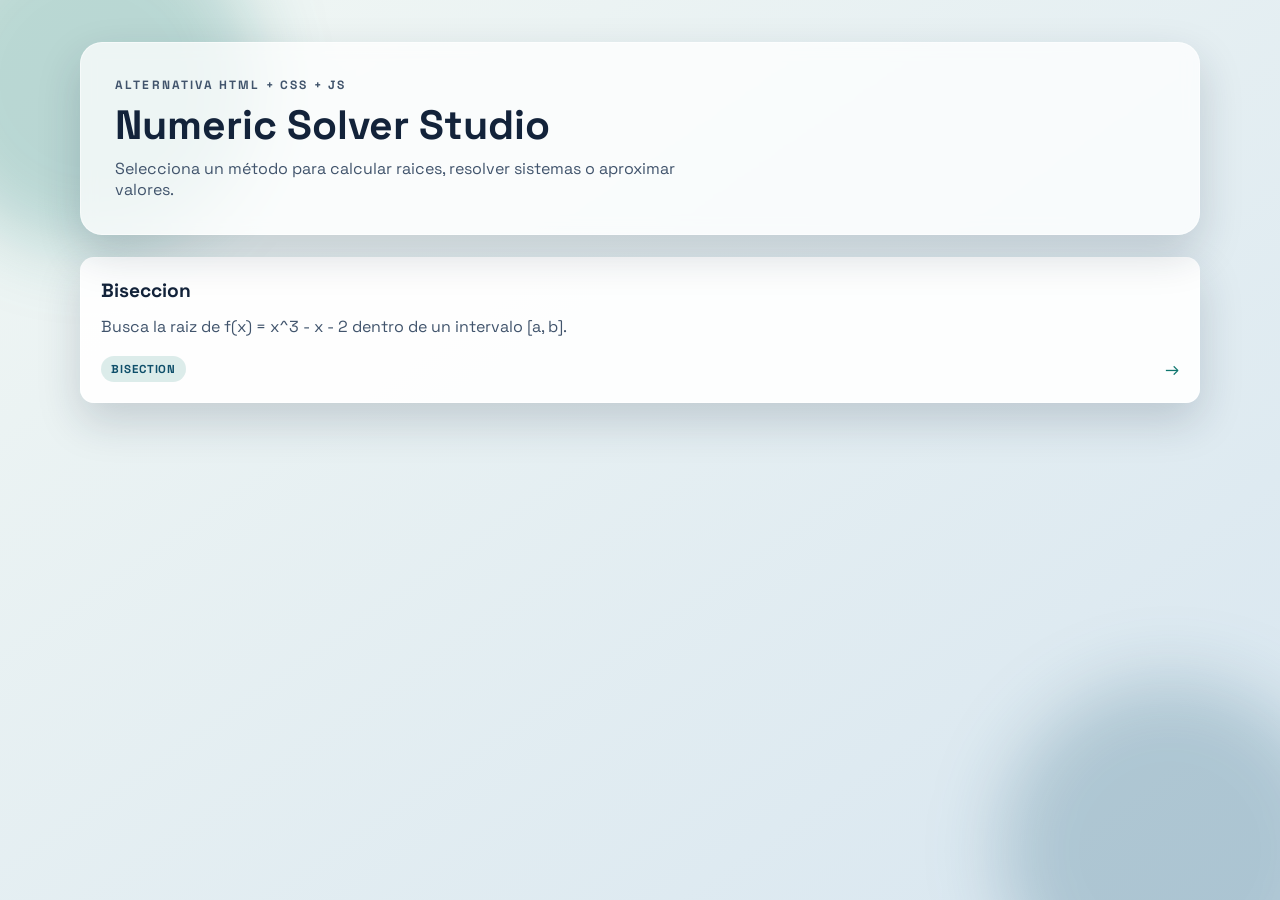
==== index.html @ da4b3ac7 "carga de datos, resultados/ no tabla, no grafico" ====
<!doctype html>
<html lang="es">
  <head>
    <meta charset="UTF-8" />
    <meta name="viewport" content="width=device-width, initial-scale=1.0" />
    <title>Numeric Solver Studio - Selecciona un método</title>
    <link rel="stylesheet" href="styles.css" />
  </head>
  <body>
    <main class="page-shell">
      <section class="hero">
        <p class="eyebrow">Alternativa HTML + CSS + JS</p>
        <h1>Numeric Solver Studio</h1>
        <p>
          Selecciona un método para calcular raices, resolver sistemas o aproximar valores.
        </p>
      </section>

      <section class="methods-container">
        <div id="methodsGrid" class="methods-grid">
          <!-- Las tarjetas se generarán con JavaScript -->
        </div>
      </section>
    </main>

    <script src="js/algorithms/registry.js" defer></script>
    <script src="js/algorithms/bisection.js" defer></script>
    <script src="js/menu.js" defer></script>
  </body>
</html>
---- styles.css ----
@import url("https://fonts.googleapis.com/css2?family=Space+Grotesk:wght@400;500;700&family=JetBrains+Mono:wght@400;600&display=swap");

:root {
  --bg-top: #f1f7f4;
  --bg-bottom: #d8e6f0;
  --surface: rgba(255, 255, 255, 0.75);
  --surface-strong: rgba(255, 255, 255, 0.92);
  --text-main: #13233a;
  --text-muted: #41546c;
  --accent: #0f766e;
  --accent-strong: #0f4f6a;
  --error: #b52b35;
  --shadow: 0 18px 44px rgba(23, 40, 62, 0.18);
  --radius-lg: 22px;
  --radius-md: 14px;
}

* {
  box-sizing: border-box;
}

body {
  margin: 0;
  min-height: 100vh;
  font-family: "Space Grotesk", sans-serif;
  color: var(--text-main);
  background: linear-gradient(145deg, var(--bg-top), var(--bg-bottom));
}

body::before,
body::after {
  content: "";
  position: fixed;
  width: 340px;
  height: 340px;
  border-radius: 50%;
  filter: blur(36px);
  pointer-events: none;
  z-index: -1;
}

body::before {
  top: -90px;
  left: -80px;
  background: rgba(15, 118, 110, 0.24);
}

body::after {
  bottom: -120px;
  right: -60px;
  background: rgba(15, 79, 106, 0.22);
}

.page-shell {
  width: min(1120px, 92vw);
  margin: 0 auto;
  padding: 42px 0 56px;
}

.hero {
  background: var(--surface);
  backdrop-filter: blur(8px);
  border: 1px solid rgba(255, 255, 255, 0.5);
  border-radius: var(--radius-lg);
  box-shadow: var(--shadow);
  padding: 34px;
  animation: lift-in 540ms ease;
}

.eyebrow {
  margin: 0;
  letter-spacing: 0.18em;
  font-size: 0.75rem;
  text-transform: uppercase;
  color: var(--accent-strong);
  font-weight: 700;
}

.hero h1 {
  margin: 10px 0 10px;
  font-size: clamp(1.9rem, 3.2vw, 3rem);
  line-height: 1.1;
}

.hero p {
  margin: 0;
  max-width: 62ch;
  color: var(--text-muted);
}

.methods-container {
  margin-top: 22px;
}

.methods-grid {
  display: grid;
  grid-template-columns: repeat(auto-fit, minmax(240px, 1fr));
  gap: 16px;
}

.method-card {
  text-decoration: none;
  color: inherit;
  display: block;
}

.card-content {
  height: 100%;
  background: var(--surface-strong);
  border-radius: var(--radius-md);
  box-shadow: var(--shadow);
  border: 1px solid rgba(255, 255, 255, 0.62);
  padding: 20px;
  display: grid;
  gap: 12px;
  transition: transform 160ms ease, box-shadow 160ms ease, border-color 160ms ease;
  animation: lift-in 620ms ease;
}

.method-card:hover .card-content,
.method-card:focus-visible .card-content {
  transform: translateY(-3px);
  box-shadow: 0 14px 28px rgba(11, 89, 100, 0.23);
  border-color: rgba(15, 118, 110, 0.38);
}

.card-content h3 {
  margin: 0;
  font-size: 1.2rem;
}

.card-content p {
  margin: 0;
  color: var(--text-muted);
  line-height: 1.45;
}

.card-footer {
  margin-top: 6px;
  display: flex;
  align-items: center;
  justify-content: space-between;
}

.badge {
  border-radius: 999px;
  padding: 6px 10px;
  font-size: 0.72rem;
  letter-spacing: 0.08em;
  text-transform: uppercase;
  font-weight: 700;
  color: var(--accent-strong);
  background: rgba(15, 118, 110, 0.14);
}

.arrow {
  font-size: 1.1rem;
  color: var(--accent);
  transition: transform 160ms ease;
}

.method-card:hover .arrow,
.method-card:focus-visible .arrow {
  transform: translateX(2px);
}

.no-methods {
  background: var(--surface-strong);
  border-radius: var(--radius-md);
  box-shadow: var(--shadow);
  border: 1px solid rgba(255, 255, 255, 0.62);
  padding: 20px;
}

.back-link {
  width: fit-content;
  display: inline-flex;
  align-items: center;
  gap: 6px;
  margin-bottom: 14px;
  text-decoration: none;
  color: var(--accent-strong);
  font-weight: 700;
  border-radius: 999px;
  padding: 8px 12px;
  background: rgba(255, 255, 255, 0.64);
  border: 1px solid rgba(15, 79, 106, 0.12);
}

.back-link:hover,
.back-link:focus-visible {
  background: rgba(255, 255, 255, 0.9);
}

.workspace {
  margin-top: 22px;
  display: grid;
  grid-template-columns: minmax(0, 1.12fr) minmax(0, 0.88fr);
  align-items: start;
  gap: 16px;
}

.panel {
  background: var(--surface-strong);
  border-radius: var(--radius-md);
  box-shadow: var(--shadow);
  border: 1px solid rgba(255, 255, 255, 0.6);
  padding: 22px;
  animation: lift-in 620ms ease;
}

.panel h2 {
  margin: 0 0 8px;
  font-size: 1.2rem;
}

.muted {
  color: var(--text-muted);
}

.form-grid {
  margin-top: 14px;
  display: grid;
  gap: 12px;
}

.algorithm-sections {
  display: grid;
  gap: 12px;
}

.section-card {
  border: 1px solid rgba(19, 35, 58, 0.12);
  border-radius: 12px;
  background: rgba(245, 251, 255, 0.72);
  padding: 14px;
  display: grid;
  gap: 10px;
}

.section-title {
  margin: 0;
  font-size: 0.95rem;
}

.section-description {
  margin: -4px 0 0;
  font-size: 0.8rem;
  color: var(--text-muted);
}

.section-fields {
  display: grid;
  gap: 10px;
}

.field {
  display: grid;
  gap: 6px;
}

.label {
  font-size: 0.88rem;
  font-weight: 600;
}

.hint {
  color: var(--text-muted);
  font-size: 0.78rem;
}

.field input {
  width: 100%;
  border: 1px solid rgba(18, 46, 69, 0.22);
  border-radius: 10px;
  font-family: "JetBrains Mono", monospace;
  font-size: 0.96rem;
  background: rgba(255, 255, 255, 0.82);
  color: var(--text-main);
  padding: 10px 12px;
  outline: none;
  transition: border-color 160ms ease, box-shadow 160ms ease;
}

.field input:focus {
  border-color: rgba(15, 118, 110, 0.65);
  box-shadow: 0 0 0 4px rgba(15, 118, 110, 0.15);
}

.primary-button {
  border: none;
  margin-top: 8px;
  border-radius: 999px;
  padding: 12px 18px;
  font-family: "Space Grotesk", sans-serif;
  font-size: 0.95rem;
  font-weight: 700;
  color: #ffffff;
  cursor: pointer;
  background: linear-gradient(110deg, var(--accent), var(--accent-strong));
  transition: transform 160ms ease, box-shadow 160ms ease;
}

.primary-button:hover:not(:disabled) {
  transform: translateY(-1px);
  box-shadow: 0 10px 22px rgba(11, 89, 100, 0.28);
}

.error-text {
  color: var(--error);
  font-weight: 600;
}

.result-grid {
  margin-top: 10px;
  display: grid;
  grid-template-columns: repeat(2, minmax(0, 1fr));
  gap: 12px;
}

.metric {
  border-radius: 12px;
  border: 1px solid rgba(19, 35, 58, 0.12);
  background: rgba(245, 251, 255, 0.84);
  padding: 12px;
  display: grid;
  gap: 5px;
}

.metric strong {
  font-family: "JetBrains Mono", monospace;
  font-size: 1rem;
}

.metric-label {
  font-size: 0.78rem;
  letter-spacing: 0.06em;
  text-transform: uppercase;
  color: var(--text-muted);
}

.metric-wide {
  grid-column: 1 / -1;
}

.key-value-list p {
  margin: 0;
  display: flex;
  justify-content: space-between;
  gap: 8px;
  padding: 6px 0;
  border-bottom: 1px dashed rgba(19, 35, 58, 0.14);
}

.key-value-list p:last-child {
  border-bottom: none;
}

@media (max-width: 780px) {
  .page-shell {
    width: min(1100px, 94vw);
    padding-top: 24px;
  }

  .workspace {
    grid-template-columns: 1fr;
  }

  .hero,
  .panel {
    padding: 18px;
  }

  .result-grid {
    grid-template-columns: 1fr;
  }

  .methods-grid {
    grid-template-columns: 1fr;
  }
}

@keyframes lift-in {
  from {
    opacity: 0;
    transform: translateY(14px);
  }

  to {
    opacity: 1;
    transform: translateY(0);
  }
}
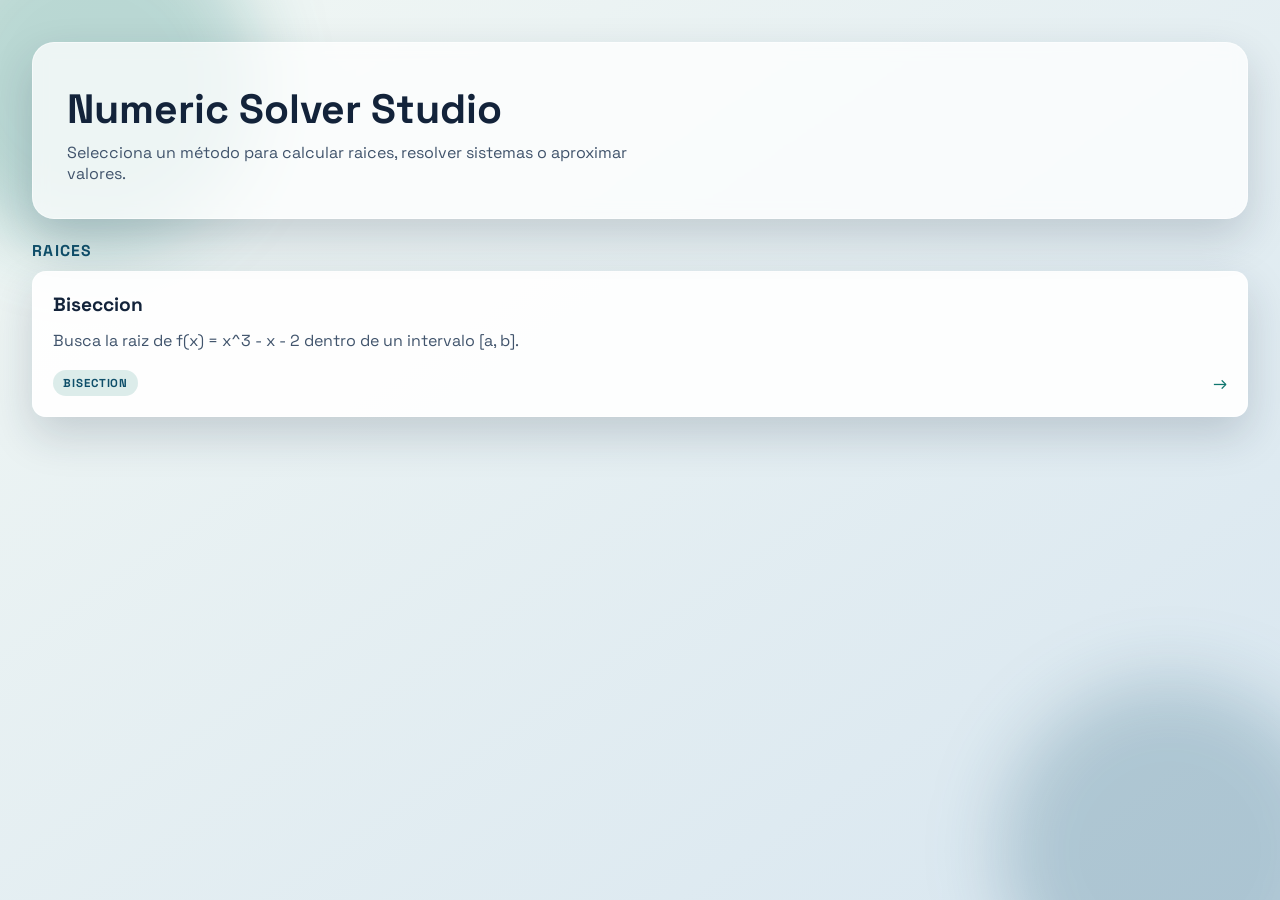
==== commit df49c53b: "feat: biseccion terminado + plantilla + skill para añadir mas metodos" ====
--- a/index.html
+++ b/index.html
@@ -9,7 +9,6 @@
   <body>
     <main class="page-shell">
       <section class="hero">
-        <p class="eyebrow">Alternativa HTML + CSS + JS</p>
         <h1>Numeric Solver Studio</h1>
         <p>
           Selecciona un método para calcular raices, resolver sistemas o aproximar valores.
@@ -23,6 +22,8 @@
       </section>
     </main>
 
+    <script src="js/core/method-skill.js" defer></script>
+    <script src="js/core/expression-evaluator.js" defer></script>
     <script src="js/algorithms/registry.js" defer></script>
     <script src="js/algorithms/bisection.js" defer></script>
     <script src="js/menu.js" defer></script>
--- a/styles.css
+++ b/styles.css
@@ -52,7 +52,7 @@
 }
 
 .page-shell {
-  width: min(1120px, 92vw);
+  width: min(1220px, 95vw);
   margin: 0 auto;
   padding: 42px 0 56px;
 }
@@ -96,6 +96,18 @@
   display: grid;
   grid-template-columns: repeat(auto-fit, minmax(240px, 1fr));
   gap: 16px;
+}
+
+.category-group + .category-group {
+  margin-top: 22px;
+}
+
+.category-title {
+  margin: 0 0 10px;
+  font-size: 0.98rem;
+  letter-spacing: 0.08em;
+  text-transform: uppercase;
+  color: var(--accent-strong);
 }
 
 .method-card {
@@ -192,12 +204,89 @@
   background: rgba(255, 255, 255, 0.9);
 }
 
+.tabs-shell {
+  margin-top: 16px;
+  display: flex;
+  gap: 10px;
+  flex-wrap: wrap;
+}
+
+.tab-button {
+  border: 1px solid rgba(15, 79, 106, 0.18);
+  border-radius: 999px;
+  padding: 9px 14px;
+  background: rgba(255, 255, 255, 0.7);
+  color: var(--accent-strong);
+  font-family: "Space Grotesk", sans-serif;
+  font-size: 0.85rem;
+  font-weight: 700;
+  letter-spacing: 0.04em;
+  text-transform: uppercase;
+  cursor: pointer;
+}
+
+.tab-button.is-active {
+  color: #ffffff;
+  border-color: transparent;
+  background: linear-gradient(110deg, var(--accent), var(--accent-strong));
+}
+
+.tab-content {
+  margin-top: 14px;
+}
+
 .workspace {
   margin-top: 22px;
   display: grid;
-  grid-template-columns: minmax(0, 1.12fr) minmax(0, 0.88fr);
+  grid-template-columns: minmax(0, 0.92fr) minmax(0, 1.08fr);
   align-items: start;
   gap: 16px;
+}
+
+.calculation-layout {
+  margin-top: 22px;
+  display: grid;
+  grid-template-columns: minmax(280px, 0.8fr) minmax(320px, 1fr) minmax(240px, 0.65fr);
+  grid-template-areas:
+    "form result outputs"
+    "form visualization visualization"
+    "iterations iterations iterations";
+  align-items: start;
+  gap: 16px;
+}
+
+#formPanel {
+  grid-area: form;
+}
+
+#resultPanel {
+  grid-area: result;
+}
+
+#outputsPanel {
+  grid-area: outputs;
+}
+
+#visualizationPanel {
+  grid-area: visualization;
+}
+
+#iterationsPanel {
+  grid-area: iterations;
+}
+
+.method-tag {
+  margin: 0 0 8px;
+  display: inline-flex;
+  width: fit-content;
+  border-radius: 999px;
+  padding: 6px 10px;
+  font-size: 0.74rem;
+  letter-spacing: 0.08em;
+  text-transform: uppercase;
+  font-weight: 700;
+  color: var(--accent-strong);
+  background: rgba(15, 118, 110, 0.14);
 }
 
 .panel {
@@ -252,6 +341,15 @@
 .section-fields {
   display: grid;
   gap: 10px;
+}
+
+.section-notes {
+  margin: 0;
+  padding-left: 18px;
+  color: var(--text-muted);
+  display: grid;
+  gap: 4px;
+  font-size: 0.84rem;
 }
 
 .field {
@@ -314,6 +412,11 @@
 .result-grid {
   margin-top: 10px;
   display: grid;
+  gap: 12px;
+}
+
+.result-metrics-grid {
+  display: grid;
   grid-template-columns: repeat(2, minmax(0, 1fr));
   gap: 12px;
 }
@@ -356,9 +459,172 @@
   border-bottom: none;
 }
 
+.table-wrapper {
+  overflow-x: auto;
+}
+
+.iterations-panel {
+  margin-top: 16px;
+}
+
+.visualization-panel {
+  margin-top: 16px;
+  display: grid;
+  gap: 10px;
+}
+
+.plot-shell {
+  position: relative;
+  border: 1px dashed rgba(19, 35, 58, 0.2);
+  border-radius: 12px;
+  background: rgba(255, 255, 255, 0.6);
+  overflow: hidden;
+}
+
+.process-canvas {
+  width: 100%;
+  height: 380px;
+  display: block;
+  cursor: crosshair;
+}
+
+.plot-tooltip {
+  position: absolute;
+  min-width: 220px;
+  max-width: min(320px, 80vw);
+  pointer-events: none;
+  border-radius: 10px;
+  border: 1px solid rgba(15, 79, 106, 0.2);
+  background: rgba(255, 255, 255, 0.96);
+  box-shadow: 0 10px 24px rgba(23, 40, 62, 0.2);
+  padding: 10px 12px;
+  font-size: 0.78rem;
+  color: var(--text-main);
+  z-index: 2;
+}
+
+.plot-tooltip p {
+  margin: 3px 0;
+}
+
+.plot-legend {
+  display: flex;
+  gap: 16px;
+  flex-wrap: wrap;
+  align-items: center;
+  font-size: 0.78rem;
+  color: var(--text-muted);
+}
+
+.plot-legend span {
+  display: inline-flex;
+  align-items: center;
+  gap: 6px;
+}
+
+.legend-dot,
+.legend-bar {
+  display: inline-block;
+}
+
+.legend-dot {
+  width: 10px;
+  height: 10px;
+  border-radius: 50%;
+}
+
+.legend-dot-function {
+  background: #0f4f6a;
+}
+
+.legend-dot-midpoint {
+  background: #0f766e;
+}
+
+.legend-bar {
+  width: 14px;
+  height: 4px;
+  border-radius: 999px;
+}
+
+.legend-bar-interval {
+  background: rgba(15, 118, 110, 0.5);
+}
+
+.theory-panel,
+.example-panel {
+  display: grid;
+  gap: 14px;
+}
+
+.theory-grid {
+  display: grid;
+  grid-template-columns: repeat(2, minmax(0, 1fr));
+  gap: 12px;
+}
+
+.theory-card {
+  border: 1px solid rgba(19, 35, 58, 0.12);
+  border-radius: 12px;
+  background: rgba(245, 251, 255, 0.72);
+  padding: 14px;
+}
+
+.theory-card h3 {
+  margin: 0 0 6px;
+  font-size: 0.98rem;
+}
+
+.theory-card p {
+  margin: 6px 0;
+  color: var(--text-muted);
+}
+
+.theory-card-wide {
+  margin-top: 2px;
+}
+
+.math-block {
+  overflow-x: auto;
+}
+
+.theory-canvas {
+  width: 100%;
+  border: 1px dashed rgba(19, 35, 58, 0.2);
+  border-radius: 10px;
+  background: rgba(255, 255, 255, 0.6);
+}
+
+.example-steps {
+  display: grid;
+  gap: 12px;
+}
+
+.iterations-table {
+  width: 100%;
+  border-collapse: collapse;
+  font-family: "JetBrains Mono", monospace;
+  font-size: 0.82rem;
+}
+
+.iterations-table th,
+.iterations-table td {
+  text-align: left;
+  padding: 8px 6px;
+  border-bottom: 1px dashed rgba(19, 35, 58, 0.14);
+  white-space: nowrap;
+}
+
+.iterations-table th {
+  color: var(--accent-strong);
+  font-size: 0.76rem;
+  letter-spacing: 0.05em;
+  text-transform: uppercase;
+}
+
 @media (max-width: 780px) {
   .page-shell {
-    width: min(1100px, 94vw);
+    width: min(1100px, 96vw);
     padding-top: 24px;
   }
 
@@ -375,8 +641,41 @@
     grid-template-columns: 1fr;
   }
 
+  .result-metrics-grid {
+    grid-template-columns: 1fr;
+  }
+
   .methods-grid {
     grid-template-columns: 1fr;
+  }
+
+  .theory-grid {
+    grid-template-columns: 1fr;
+  }
+
+  .process-canvas {
+    height: 320px;
+  }
+
+  .calculation-layout {
+    grid-template-columns: 1fr;
+    grid-template-areas:
+      "form"
+      "result"
+      "outputs"
+      "visualization"
+      "iterations";
+  }
+}
+
+@media (max-width: 1120px) and (min-width: 781px) {
+  .calculation-layout {
+    grid-template-columns: minmax(260px, 0.85fr) minmax(0, 1fr);
+    grid-template-areas:
+      "form result"
+      "form outputs"
+      "visualization visualization"
+      "iterations iterations";
   }
 }
 
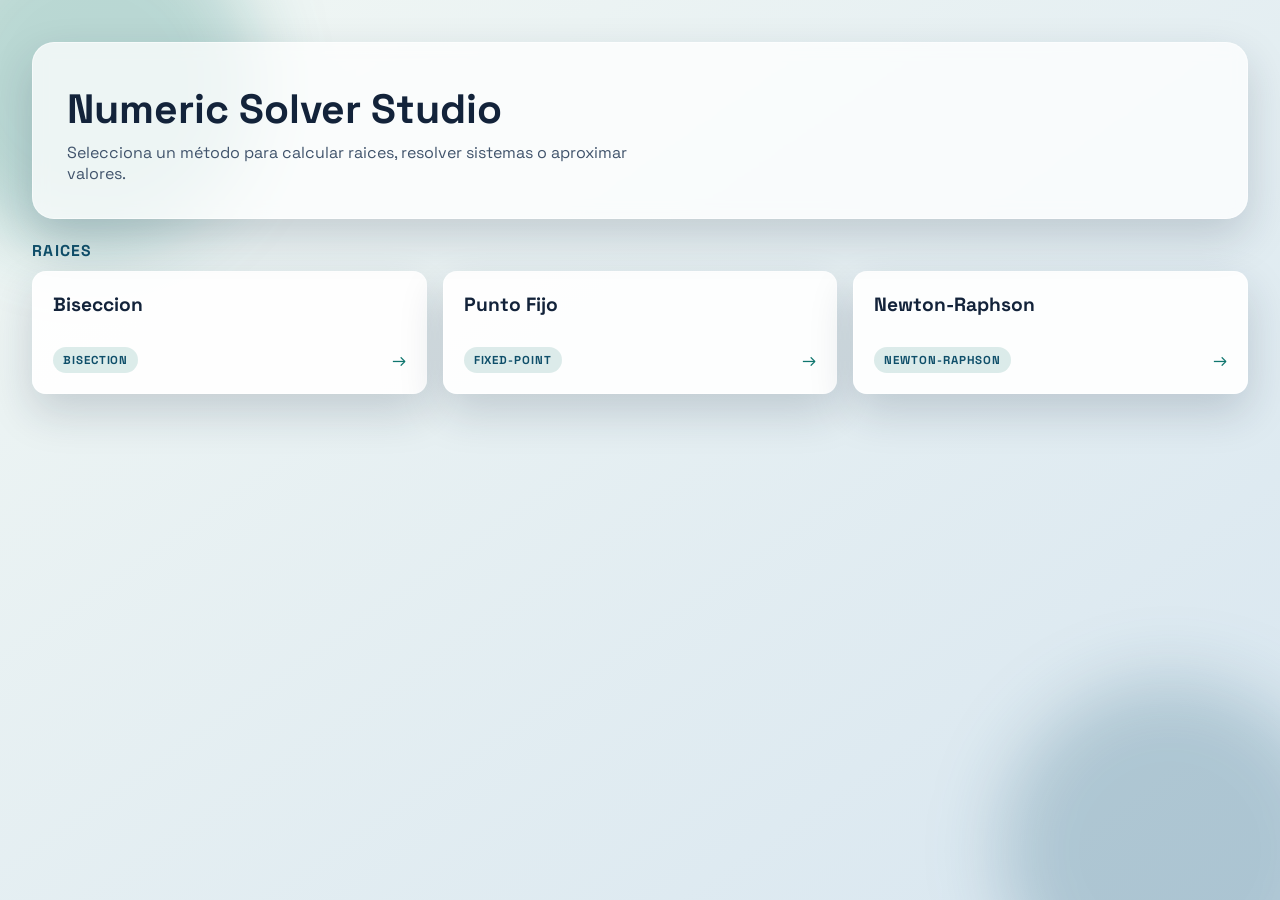
==== commit 0f68fa31: "feat: punto fijo y newton raphson implementados" ====
--- a/index.html
+++ b/index.html
@@ -26,6 +26,8 @@
     <script src="js/core/expression-evaluator.js" defer></script>
     <script src="js/algorithms/registry.js" defer></script>
     <script src="js/algorithms/bisection.js" defer></script>
+    <script src="js/algorithms/fixed-point.js" defer></script>
+    <script src="js/algorithms/newton-raphson.js" defer></script>
     <script src="js/menu.js" defer></script>
   </body>
 </html>
